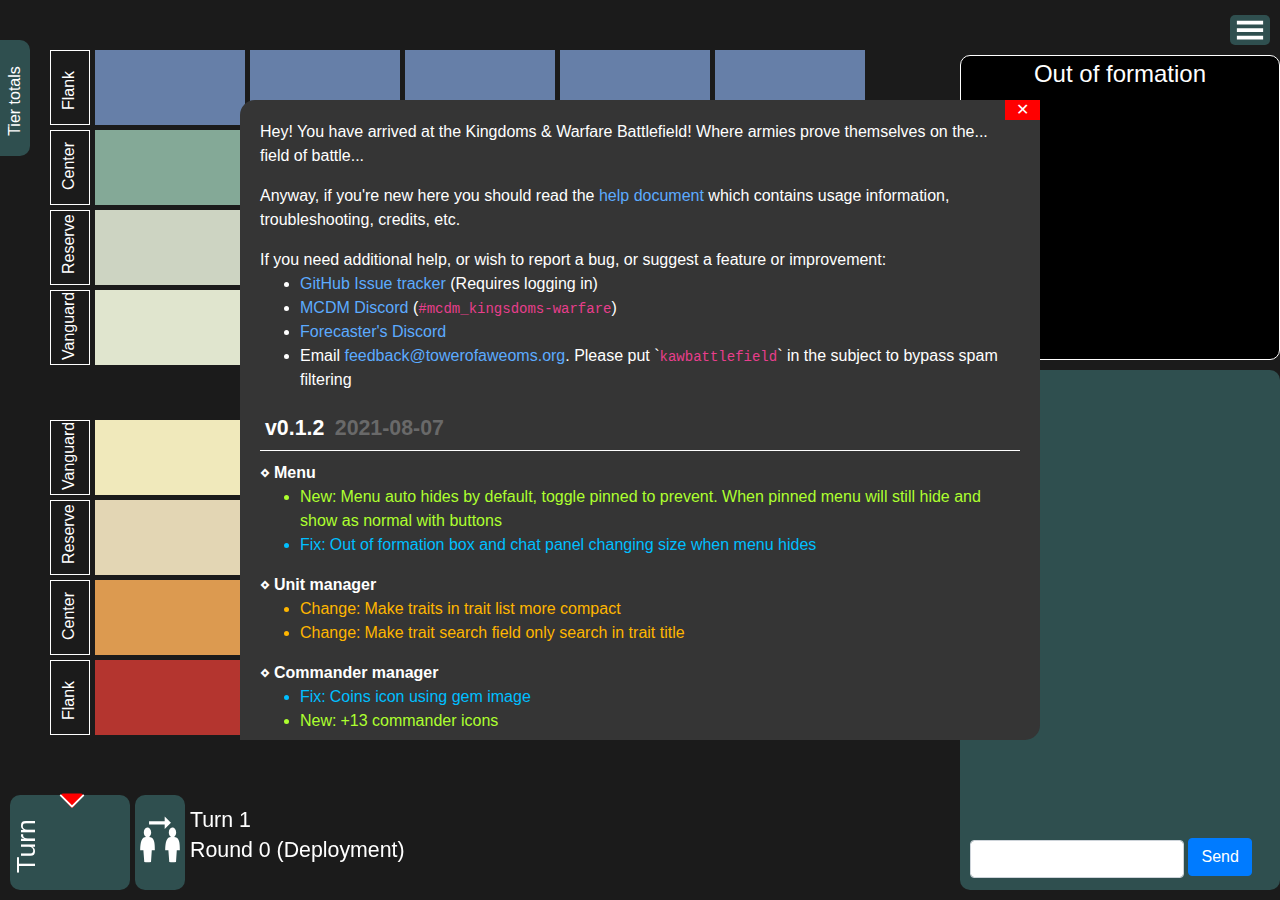
==== index.html @ cf424e4f "Initial commit" ====
<!DOCTYPE html>
<html lang="en">
	<head>
		<meta charset="UTF-8">
		<title>Kingdoms & Warfare Battlefield</title>
		<script src="https://code.jquery.com/jquery-3.6.0.min.js"></script>
		<link rel="stylesheet" href="https://stackpath.bootstrapcdn.com/bootstrap/4.3.1/css/bootstrap.min.css" integrity="sha384-ggOyR0iXCbMQv3Xipma34MD+dH/1fQ784/j6cY/iJTQUOhcWr7x9JvoRxT2MZw1T" crossorigin="anonymous">
		<script src="https://stackpath.bootstrapcdn.com/bootstrap/4.3.1/js/bootstrap.min.js" integrity="sha384-JjSmVgyd0p3pXB1rRibZUAYoIIy6OrQ6VrjIEaFf/nJGzIxFDsf4x0xIM+B07jRM" crossorigin="anonymous"></script>

		<link rel="stylesheet" href="styles.css" />

		<script src="libraries/peerjs.min.js"></script>
		<script src="libraries/jscolor.min.js"></script>

		<script src="script_data.js"></script>
		<script src="script_events.js"></script>
		<script src="script_gui.js"></script>
		<script src="script_network.js"></script>
		<script src="script_utility.js"></script>
		<script src="script_generate_elements.js"></script>
		<script src="script_turn_tracker.js"></script>
		<script src="script_commander_manager.js"></script>
		<script src="script_board.js"></script>
		<script src="script_chat.js"></script>
		<script src="script_trait_manager.js"></script>
		<script src="script_unit_manager.js"></script>
		<script src="script_menu_panel.js"></script>

		<style id="unit_owner_styles"></style>
		<style id="unit_owner_turn_styles"></style>
	</head>
	<body>
		<div id="battlefield"></div>
		<canvas id="overlay"></canvas>

		<!-- <editor-fold> GUI ELEMENTS -->
		<div class="menu_panel_show_button" onclick="Menu_Panel.show_menu_panel()"></div>
		<div class="menu_panel concealed" id="menu_panel" onmodalshow="Menu_Panel.update_unit_list();" onmouseleave="Menu_Panel.Events.on_panel_leave(event)" onmouseenter="Menu_Panel.Events.on_panel_enter(event)">
			<div class="menu_button hide_menu" onclick="Menu_Panel.hide_menu_panel()" title="Hide menu"></div>
			<div class="menu_button pin_menu" onclick="Menu_Panel.toggle_pin_menu_panel()" title="Toggle pin menu"></div>
<!--			<div class="menu_button settings" onclick="" title="Settings"></div>-->
			<div class="menu_button trait_manager" onclick="GUI.show_modal('trait_manager')" title="Trait manager"></div>
			<div class="menu_button unit_manager" onclick="GUI.show_modal('unit_manager')" title="Unit manager"></div>
			<div class="menu_button commander_manager" onclick="GUI.show_modal('commander_manager')" title="Commander manager"></div>
			<div class="menu_divider"></div>
			<h4>Unit library</h4>
			<div id="menu_panel_unit_container"></div>
			<div id="out_of_formation" class="out_of_formation" ondragenter="Board.Events.on_drag_enter(event)">
				<h4 style="text-align: center; margin-top: 4px;">Out of formation</h4>
				<div id="out_of_formation_units"></div>
			</div>
			<div id="chat_panel" class="chat_panel">
				<div id="chat_panel_messages" class="chat_panel_messages"></div>
				<div class="chat_panel_textbox">
					<input id="chat_panel_input" class="form-control" style="width: 214px; display: inline-block;" onkeydown="Chat.on_chat_key_down(event)" />
					<div class="btn btn-primary" style="margin-top: -5px;" onclick="Chat.chatbox_submit();">Send</div>
				</div>
			</div>
		</div>
		<div id="bubble_menu" class="bubble_menu hidden">
			<div class="sub_bubble" onclick="GUI.hide_bubble_menu()">✕</div>
			<div class="sub_bubble bub1" id="bub1">1</div>
			<div class="sub_bubble bub2" id="bub2">2</div>
			<div class="sub_bubble bub3" id="bub3">3</div>
			<div class="sub_bubble bub4" id="bub4">4</div>
		</div>
		<div id="turn_tracker" class="turn_tracker">
			<div class="title">Turn</div>
			<div id="turn_indicator" class="turn_indicator">
				<div class="rear"></div>
				<div class="front"></div>
			</div>
			<div id="turn_tracker_entries" class="turn_tracker_entries"></div>
			<div id="next_turn_button" title="Advance turn" onclick="Turn_Tracker.advance_turn();"></div>
			<div id="turn_display">Turn 1</div>
			<div id="round_display">Round 0 (Deployment)</div>
		</div>
		<div id="tier_tracker" class="tier_tracker">
			<div class="title">Tier totals</div>
			<div id="tier_list" class="tier_list">
				<span style="font-size: 9pt">
				When it's all over<br/>
				what will begin in its place?<br/>
				Will it be better?<br/>
				-- Lecco Morris 2020</span>
			</div>
		</div>
		<!-- </editor-fold> -->

		<!-- <editor-fold> DYNAMIC MODALS -->
		<div id="icon_selector" class="icon_selector dynamic_modal hidden" onupdate="GUI.update_icon_selector()" onmodalshow="GUI.update_icon_selector()">
			<h4>Select icon</h4>
			<div id="icon_container">
			</div>
		</div>
		<!-- </editor-fold> -->

		<!-- <editor-fold> STATIC MODALS -->
		<div id="host_or_client" class="mod container">
			<h2 class="align_center">Choose mode</h2>
			<div class="row">
				<div class="col align_center"><div class="btn-lg btn-danger" onclick="onclick_host(event)">Host</div></div>
				<div class="col align_center"><div class="btn-lg btn-info" onclick="onclick_client(event)">Client</div></div>
			</div>
		</div>
		<div id="connect_host" class="mod hidden">
			<h2>Waiting for client connections</h2>
			<div>Host ID:</div>
			<div><input type="text" id="host_id_output" readonly="readonly" /></div>
			<div id="host_clients_wait">
				<div>Waiting for client connections...</div>
				<div class="loader align_center">Loading...</div>
			</div>
			<div id="host_clients_connected" class="hidden" style="margin-top: 20px;">
				Connected clients:
				<ul id="host_clients_list"></ul>
				<div class="align_center">
					<div class="btn btn-success" onclick="start_game()">Start</div>
				</div>
			</div>
		</div>
		<div id="connect_client" class="mod hidden">
			<h2>Connect to host</h2>
			<div class="row">
				<div class="col-md-12"><input class="form-control" type="text" placeholder="Host ID" id="host_id_input" /></div>
			</div>
			<div class="row">
				<div class="col-md-12"><input class="form-control" type="text" placeholder="Your nickname" id="nickname_input" /></div>
			</div>
			<div class="row">
				<div class="col-md-12"><div class="btn btn-success" onclick="register_client()">Connect</div></div>
			</div>
			<div id="client_error_output" class="error hidden"></div>
		</div>
		<div id="standby_client" class="mod hidden">
			<div>Waiting for game start</div>
			<div class="loader align_center">Loading...</div>
		</div>
		<div id="game_window" class="mod hidden">
			<div class="btn-lg btn-success" onclick="Events.big_game_button()">Big Game Button</div>
		</div>
		<div id="unit_manager" class="mod wide hidden" onupdate="Unit_Manager.update_unit_list(); Unit_Manager.update_trait_list();">
			<div class="mod_close_btn" onclick="GUI.hide_modal('unit_manager')"></div>
			<input type="hidden" id="unit_editor_current_unit_index" />
			<h2>Unit Manager</h2>
			<div class="row">
				<div class="col-5" style="border-right: 2px solid white;">
					<div id="unit_editor_unit_list" class="editor_unit_list">No units to list</div>
					<div onclick="GUI.hide_modal('unit_manager'); GUI.show_modal('unit_import_export');" style="cursor: pointer;">Import/Export units</div>
				</div>
				<div class="col-7">
					<label for="unit_editor_name">Special unit name: (Optional)</label>
					<input class="form-control" id="unit_editor_name" placeholder="Default: Ancestry + Type" />
					<div class="row">
						<div class="col-6">
							<label for="unit_editor_type">Type</label>
							<select class="form-control" id="unit_editor_type">
								<option>Infantry</option>
								<option>Artillery</option>
								<option>Cavalry</option>
								<option>Aerial</option>
								<option>Siege</option>
							</select>
						</div>
						<div class="col-6">
							<label for="unit_editor_ancestry">Ancestry</label>
							<select class="form-control" id="unit_editor_ancestry">
								<option>Dragonborn</option>
								<option>Human</option>
								<option>Dwarf</option>
								<option>Kobold</option>
								<option>Elf</option>
								<option>Lizardfolk</option>
								<option>Fiend</option>
								<option>Monstrous</option>
								<option>Giant</option>
								<option>Orc</option>
								<option>Gnoll</option>
								<option>Special</option>
								<option>Gnome</option>
								<option>Undead</option>
								<option>Goblinoid</option>
							</select>
						</div>
					</div>
					<div>
						<div>Traits:</div>
						<div><input type="search" id="unit_manager_trait_search" class="form-control" placeholder="Type here to search traits" style="height: 1.6em;" onkeydown="Unit_Manager.trait_search(event)" onclick="Unit_Manager.trait_search(event)" /></div>
						<div id="unit_manager_trait_list"></div>
					</div>
					<div style="margin-top: 10px;">
						<div style="text-align: center; width: 45px; display: inline-block;">
							<span>ATK</span>
							<input class="form-control" id="unit_editor_atk" style="width: 45px; text-align: center;" value="0" onkeydown="Events.num_increment_decrement(event)" onclick="Events.field_auto_select(event)" />
						</div>
						<div style="text-align: center; width: 45px; display: inline-block;">
							<span>DEF</span>
							<input class="form-control" id="unit_editor_def" style="width: 45px; text-align: center;" value="0" onkeydown="Events.num_increment_decrement(event)" onclick="Events.field_auto_select(event)" />
						</div>
						<div style="text-align: center; width: 45px; display: inline-block;">
							<span>POW</span>
							<input class="form-control" id="unit_editor_pow" style="width: 45px; text-align: center;" value="0" onkeydown="Events.num_increment_decrement(event)" onclick="Events.field_auto_select(event)" />
						</div>
						<div style="text-align: center; width: 45px; display: inline-block;">
							<span>TOU</span>
							<input class="form-control" id="unit_editor_tou" style="width: 45px; text-align: center;" value="0" onkeydown="Events.num_increment_decrement(event)" onclick="Events.field_auto_select(event)" />
						</div>
						<div style="text-align: center; width: 45px; display: inline-block;">
							<span>MOR</span>
							<input class="form-control" id="unit_editor_mor" style="width: 45px; text-align: center;" value="0" onkeydown="Events.num_increment_decrement(event)" onclick="Events.field_auto_select(event)" />
						</div>
						<div style="text-align: center; width: 45px; display: inline-block;">
							<span>COM</span>
							<input class="form-control" id="unit_editor_com" style="width: 45px; text-align: center;" value="0" onkeydown="Events.num_increment_decrement(event)" onclick="Events.field_auto_select(event)" />
						</div>
					</div>
					<div class="row">
						<div class="col-6">
							<label for="unit_editor_damage">Damage</label>
							<input class="form-control" id="unit_editor_damage" value="1" min="3" onkeydown="Events.num_increment_decrement(event)" onclick="Events.field_auto_select(event)" />
						</div>
						<div class="col-6">
							<label for="unit_editor_tier">Tier</label>
							<input class="form-control" id="unit_editor_tier" min="1" max="5" value="1" onkeydown="Events.num_increment_decrement(event)" onclick="Events.field_auto_select(event)" />
						</div>
					</div>
					<div class="row">
						<div class="col-6">
							<label for="unit_editor_size">Size</label>
							<input class="form-control" id="unit_editor_size" min="1" value="1" onkeydown="Events.num_increment_decrement(event)" onclick="Events.field_auto_select(event)" />
						</div>
						<div class="col-6">
							<label for="unit_editor_attacks">Attacks</label>
							<input class="form-control" id="unit_editor_attacks" min="1" value="1" onkeydown="Events.num_increment_decrement(event)" onclick="Events.field_auto_select(event)" />
						</div>
					</div>
					<div class="row">
						<div class="col-6">
							<label for="unit_editor_experience">Experience</label>
							<select class="form-control" id="unit_editor_experience">
								<option>Levy</option>
								<option selected="selected">Regular</option>
								<option>Veteran</option>
								<option>Elite</option>
								<option>Super-elite</option>
							</select>
						</div>
						<div class="col-6">
							<label for="unit_editor_equipment">Equipment</label>
							<select class="form-control" id="unit_editor_equipment">
								<option>Light</option>
								<option>Medium</option>
								<option>Heavy</option>
								<option>Super-heavy</option>
							</select>
						</div>
					</div>
					<div style="margin-top: 10px;">
						<div class="btn btn-warning hidden" id="unit_editor_button_save" onclick="Unit_Manager.save_unit();">Update unit</div>
						<div class="btn btn-success" onclick="Unit_Manager.save_unit(true);">Save new unit</div>
						<div class="btn btn-danger" onclick="if (window.confirm('Really clear unit fields?')) {Unit_Manager.clear_fields()}">Clear</div>
					</div>
				</div>
			</div>
		</div>
		<div id="unit_import_export" class="mod hidden">
			<h2>Import/Export Units</h2>
			<textarea id="unit_import_export_data" style="width: 100%; height: 200px;"></textarea>
			<div class="btn btn-success" onclick="GUI.units_import();">Import</div>
			<div class="btn btn-warning" style="float: right;" onclick="GUI.units_export();">Export</div>
			<div onclick="GUI.hide_modal('unit_import_export'); GUI.show_modal('unit_manager');" style="cursor: pointer; margin-top: 6px;">Return to unit manager</div>
		</div>
		<div id="commander_manager" class="mod hidden" onupdate="Commander_Manager.update_commander_manager_lists()" onmodalshow="commander_manager_color.jscolor.fromString(Utility.get_random_color()); commander_manager_color.jscolor.trigger('change input');">
			<div class="mod_close_btn" onclick="GUI.hide_modal('commander_manager')"></div>
			<h2>Commander manager</h2>
			<h4 style="margin-top: 20px;">PC Commanders</h4>
			<div id="commander_manager_pc_list" class="commander_list">
				No commanders to list
			</div>
			<h4>DM Commanders</h4>
			<div id="commander_manager_dm_list" class="commander_list">
				No commanders to list
			</div>
			<input type="hidden" id="commander_manager_update_commander_id" value="" />
			<div class="row" style="margin-top: 30px;">
				<div class="col-9">Commander name:</div>
				<div class="col-3">Units:</div>
			</div>
			<div class="row">
				<div class="col-9"><input id="commander_manager_name" class="form-control" placeholder="Commander name" /></div>
				<div class="col-3"><input id="commander_manager_unit_limit" title="Unit limit" class="form-control" min="1" value="2" onkeydown="Events.num_increment_decrement(event)" onclick="Events.field_auto_select(event)" /></div>
			</div>
			<div class="row">
				<div class="col-6" style="padding-top: 6px;">
					<div id="commander_manager_icon" class="turn_icon turn_icon_infinity" data-icon="infinity" style="cursor: pointer; background-color: #000000" onclick="GUI.show_modal('icon_selector', { x: event.clientX, y: event.clientY})"></div>
					<div style="margin-top: 13px"><label class="black_white_color_switcher white"><input type="radio" id="commander_manager_icon_color_white" checked="checked" name="commander_manager_icon_color" onclick="commander_manager_icon.classList.remove('turn_icon_black');" /></label></div>
					<div><label class="black_white_color_switcher black"><input type="radio" id="commander_manager_icon_color_black" name="commander_manager_icon_color" onclick="commander_manager_icon.classList.add('turn_icon_black');" /></label></div>
				</div>
				<div class="col-6">Cmdr color: <span class="random_cmdr_color_button" title="Randomise color" onclick="Commander_Manager.set_random_commander_color();"></span> <input id="commander_manager_color" class="form-control" data-jscolor="{}" value="#000000" oninput="commander_manager_icon.style.backgroundColor = this.value;" /></div>
			</div>
			<div style="margin-top: 20px;"></div>
			<div id="commander_manager_save_buttons_new">
				<div class="btn btn-success" onclick="Commander_Manager.commander_manager_add_pc()">Add PC Cmdr</div>
				<div class="btn btn-warning" onclick="Commander_Manager.commander_manager_add_dm()" style="float: right;">Add DM Cmdr</div>
			</div>
			<div id="commander_manager_save_buttons_update" class="hidden">
				<div class="btn btn-success" onclick="Commander_Manager.commander_manager_apply_commander_update()">Update Cmdr</div>
				<div class="btn btn-danger" onclick="Commander_Manager.commander_manager_clear_fields()">Cancel</div>
			</div>
			<div>Presets:</div>
			<div style="cursor: pointer; float: left; margin-right: 6px;" onclick="Commander_Manager.commander_manager_add_pc({ name: 'Player 1', id: 'pc1', icon: 'tiara', icon_color: '', color: '#FF0000', unit_limit: 2 });">Player 1</div>
			<div style="cursor: pointer; float: left; margin-right: 6px;" onclick="Commander_Manager.commander_manager_add_pc({ name: 'Player 2', id: 'pc2', icon: 'crown', icon_color: '', color: '#827C21', unit_limit: 2 });">Player 2</div>
			<div style="cursor: pointer; float: left; margin-right: 6px;" onclick="Commander_Manager.commander_manager_add_dm({ name: 'NPC 1', id: 'npc1', icon: 'crowned_skull', icon_color: '', color: '#7556DD', unit_limit: 3 });">NPC 1</div>
			<div style="cursor: pointer; float: left; margin-right: 6px;" onclick="Commander_Manager.commander_manager_add_dm({ name: 'NPC 2', id: 'npc2', icon: 'hood', icon_color: '', color: '#008200', unit_limit: 3 });">NPC 2</div>
		</div>
		<div id="trait_manager" class="mod wide hidden" onmodalshow="Trait_Manager.update_trait_manager_list()">
			<div class="mod_close_btn" onclick="GUI.hide_modal('trait_manager')"></div>
			<input type="hidden" id="trait_manager_trait_id" />
			<h2>Trait manager</h2>
			<div class="row">
				<div class="col-8">Trait title:</div>
				<div class="col-4">Trait type:</div>
			</div>
			<div class="row">
				<div class="col-8"><input class="form-control" id="trait_manager_trait_name" /></div>
				<div class="col-4"><select class="form-control" id="trait_manager_trait_type">
					<option value="passive">Passive</option>
					<option value="action">Action</option>
					<option value="condition">Conditional</option>
					<option value="reaction">Reaction</option>
				</select></div>
			</div>
			<div class="row">
				<div class="col-12">Trait description</div>
			</div>
			<div class="row">
				<div class="col-12">
					<textarea class="form-control" id="trait_manager_trait_description" onpaste="Trait_Manager.Events.on_description_paste(event)"></textarea>
				</div>
			</div>
			<div style="margin-top: 10px; margin-bottom: 10px;" id="trait_manager_buttons_save">
				<div class="btn btn-success" onclick="Trait_Manager.trait_add();">Save trait</div>
			</div>
			<div style="margin-top: 10px; margin-bottom: 10px;" id="trait_manager_buttons_edit" class="hidden">
				<div class="btn btn-warning" onclick="Trait_Manager.update_trait();">Update trait</div>
				<div class="btn btn-secondary" onclick="Trait_Manager.clear_fields();">Cancel</div>
				<div class="btn btn-danger" style="float: right;" onclick="Trait_Manager.delete_trait();">Delete trait</div>
			</div>
			<div id="trait_manager_trait_list">
				<div class="trait_entry passive">
					<div class="trait_title">AAAUUUGH!!!</div>
					<div class="trait_description">When this unit breaks, all adjacent units suffer 1 casualty.</div>
				</div>
				<div class="trait_entry passive">
					<div class="trait_title">Amphibious</div>
					<div class="trait_description">This unit does not suffer movement penalties when fighting underwater, or in rain or mud.</div>
				</div>
				<div class="trait_entry condition">
					<div class="trait_title">Big</div>
					<div class="trait_description"> This unit has advantage on Power tests against units whose casualties are lower than this unit’s.</div>
				</div>
				<div class="trait_entry action">
					<div class="trait_title">Chorus of Victory</div>
					<div class="trait_description">As an action, choose a rank on the battlefield. Each allied unit in that rank
						increments its casualty die and has advantage on Attack tests until the end of its next activation.
						Recharge 6.</div>
				</div>
			</div>
		</div>
		<!-- </editor-fold> -->

		<div id="changelog_panel" class="changelog_panel mod extra_wide hidden">
			<div class="mod_close_btn" onclick="GUI.hide_modal('changelog_panel')"></div>
			<div class="changelog_info">
				<p>Hey! You have arrived at the Kingdoms & Warfare Battlefield! Where armies prove themselves on the... field of battle...</p>
				<p>Anyway, if you're new here you should read the <a target="none" href="./help">help document</a> which contains usage information, troubleshooting, credits, etc.</p>
				<div>If you need additional help, or wish to report a bug, or suggest a feature or improvement:</div>
				<ul>
					<li><a href="https://github.com/Forecaster/KingdomsAndWarefareBattlefield/issues">GitHub Issue tracker</a> (Requires logging in)</li>
					<li><a href="https://discord.gg/mcdm">MCDM Discord</a> (<code>#mcdm_kingsdoms-warfare</code>)</li>
					<li><a href="https://discord.gg/mx849JN">Forecaster's Discord</a></li>
					<li>Email <a href="mailto:feedback@towerofaweoms.org">feedback@towerofaweoms.org</a>. Please put `<code>kawbattlefield</code>` in the subject to bypass spam filtering</li>
				</ul>
			</div>
			<div id="changelog_container" class="changelog_container">
				<div id="v0.1.2" class="changelog_version">
					<div class="title">
						<div class="version">v0.1.2</div>
						<div class="date">2021-08-07</div>
					</div>
					<div class="changelog_category">Menu</div>
					<ul>
						<li class="new">Menu auto hides by default, toggle pinned to prevent. When pinned menu will still hide and show as normal with buttons</li>
						<li class="fix">Out of formation box and chat panel changing size when menu hides</li>
					</ul>
					<div class="changelog_category">Unit manager</div>
					<ul>
						<li class="change">Make traits in trait list more compact</li>
						<li class="change">Make trait search field only search in trait title</li>
					</ul>
					<div class="changelog_category">Commander manager</div>
					<ul>
						<li class="fix">Coins icon using gem image</li>
						<li class="new">+13 commander icons</li>
					</ul>
					<div class="changelog_category">Unit</div>
					<ul>
						<li class="change">Make trait titles smaller</li>
					</ul>
					<div class="changelog_category">Battlefield</div>
					<ul>
						<li class="new">Unit count on spaces with 2 or more units on it</li>
						<li class="new">
							Tier totals panel in upper left shows sum of each commander's unit tiers and total of each side (Player vs NPC)
							<ul>
								<li>Table is updated when unit is added to the board, deleted, or its health changes</li>
								<li>Units with a health value of 0 does not count toward the tier total</li>
								<li>Units in the out of formation box are counted, unless their health is 0</li>
								<li>Total turns green when a sides total is greater than twice the opposing sides total</li>
							</ul>
						</li>
						<li class="change">Further smooth out animations when ranks collapse</li>
						<li class="fix">Collapsed ranks no longer overlap rank below making unit movement difficult</li>
					</ul>
				</div>
				<div id="v0.1.1" class="changelog_version">
					<div class="title">
						<div class="version">v0.1.1</div>
						<div class="date">2021-08-06</div>
					</div>
					<div class="changelog_category">General</div>
					<ul>
						<li class="new">Implement chat message system</li>
					</ul>
					<div class="changelog_category">Battlefield</div>
					<ul>
						<li class="change">Animate ranks collapsing/un-collapsing</li>
					</ul>
					<div class="changelog_category">Units</div>
					<ul>
						<li class="new">Animate ranks collapsing/un-collapsing</li>
						<li class="change">Refactor movement system
							<ul>
								<li>Indicate all valid moves with green line</li>
								<li>Indicate all invalid moves with red line</li>
								<li>Print error if trying to execute invalid move</li>
							</ul>
						</li>
						<li class="change">Bubble menu appears on right-click anywhere on unit instead of left-click on health number</li>
						<li class="change">Unit expands on double click anywhere instead of right-click on unit background</li>
					</ul>
					<div class="changelog_category">Commander manager</div>
					<ul>
						<li class="change">Clamp height of commander lists and add scrollbars</li>
					</ul>
					<div class="changelog_category">Unit manager</div>
					<ul>
						<li class="new">Trait checkbox list with search field</li>
						<li class="change">Update unit name placeholder to indicate default name</li>
					</ul>
					<div class="changelog_category">Trait manager (New)</div>
					<ul>
						<li class="new">Implement trait manager & trait system</li>
						<li class="new">Trait manager automatically tries to assign type when description is pasted in</li>
						<li class="new">Trait manager removes line-breaks from description when pasted in</li>
					</ul>
				</div>
			</div>
			<script>
				let last_version = Utility.getCookie("kaw_version");
				let container = document.getElementById("changelog_container");
				let version_groups = container.querySelectorAll(".changelog_version");
				let count = 0;
				for (let i = 0; i < version_groups.length; i++) {
					let group = version_groups[i];
					// console.info(group.id + " <= " + last_version + " = " + (group.id <= last_version))
					if (last_version != "" && group.id <= last_version)
						group.classList.add("hidden");
					else
						count++;
				}
				if (count > 0)
					GUI.show_modal("changelog_panel");
				Utility.setCookie("kaw_version", version_groups[0].id);
			</script>
		</div>
	</body>
	<script>
		// <editor-fold desc="Config">
		const signal_url = "https://towerofawesome.org/kawbattlefield/signal_manager";

		let settings = {
			allow_client_units: true,
			allow_free_movement: true,
			board_colors_enabled: true,
			enforce_unit_movement: true,
			trait_description_correction: true,
		};
		let unit_store = [];
		let trait_store = {};
		// </editor-fold>

		// <editor-fold desc="Common Data">
		let id = null;
		let turn_icons = [
			"infinity",
			"mask",
			"goo",
			"brush",
			"magnifying_glass",
			"spyglass",
			"pirate",
			"banner_tattered",
			"banner",
			"banner_knight",
			"gem",
			"coins",
			"rook",
			"queen",
			"knight",
			"king",
			"armor",
			"fist",
			"helmet",
			"crown",
			"crowned_skull",
			"hood",
			"tiara",
			"robin_hood",
			"turban",
			"card",
			"pawn",
			"pin",
			"bolt",
			"catapult",
			"cog",
			"gears",
			"sword",
			"wing",
			"notebook",
			"person",
			"dice",
			"pitchfork",
		];
		let commanders = [];
		// </editor-fold>

		// <editor-fold desc="Host Data">
		let host = false;
		let clients = [];
		let interval_client_scan = null;
		let turn_counter = 0;
		let round_counter = 0;
		// </editor-fold>

		// <editor-fold desc="Client Data">
		let host_id = null;
		let nickname = "Host";
		let host_connection = null;
		// </editor-fold>

		const peer = new Peer();

		peer.on('connection', function(conn) {
			console.info("Client connection established!");
			conn.on('data', onDataReceived);
		});

		// <editor-fold desc="Fields">
		const host_id_output = document.getElementById("host_id_output");
		const host_id_input = document.getElementById("host_id_input");
		const nickname_input = document.getElementById("nickname_input");
		const client_error_output = document.getElementById("client_error_output");
		const unit_editor_current_unit_index = document.getElementById("unit_editor_current_unit_index");
		const unit_editor_name = document.getElementById("unit_editor_name");
		const unit_editor_type = document.getElementById("unit_editor_type");
		const unit_editor_ancestry = document.getElementById("unit_editor_ancestry");
		const unit_editor_atk = document.getElementById("unit_editor_atk");
		const unit_editor_def = document.getElementById("unit_editor_def");
		const unit_editor_pow = document.getElementById("unit_editor_pow");
		const unit_editor_tou = document.getElementById("unit_editor_tou");
		const unit_editor_mor = document.getElementById("unit_editor_mor");
		const unit_editor_com = document.getElementById("unit_editor_com");
		const unit_editor_experience = document.getElementById("unit_editor_experience");
		const unit_editor_equipment = document.getElementById("unit_editor_equipment");
		const unit_editor_tier = document.getElementById("unit_editor_tier");
		const unit_editor_damage = document.getElementById("unit_editor_damage");
		const unit_editor_size = document.getElementById("unit_editor_size");
		const unit_editor_attacks = document.getElementById("unit_editor_attacks");
		const unit_import_export_data = document.getElementById("unit_import_export_data");
		const commander_manager_name = document.getElementById("commander_manager_name");
		const commander_manager_unit_limit = document.getElementById("commander_manager_unit_limit");
		const commander_manager_color = document.getElementById("commander_manager_color");
		const commander_manager_icon = document.getElementById("commander_manager_icon");
		const commander_manager_icon_color_black = document.getElementById("commander_manager_icon_color_black");
		const commander_manager_update_commander_id = document.getElementById("commander_manager_update_commander_id");
		const chat_panel_input = document.getElementById("chat_panel_input");
		const trait_manager_trait_name = document.getElementById("trait_manager_trait_name");
		const trait_manager_trait_type = document.getElementById("trait_manager_trait_type");
		const trait_manager_trait_description = document.getElementById("trait_manager_trait_description");
		const trait_manager_trait_id = document.getElementById("trait_manager_trait_id");
		const unit_manager_trait_search = document.getElementById("unit_manager_trait_search");
		// </editor-fold>

		// <editor-fold desc="Elements">
		let battlefield = document.getElementById("battlefield");
		const host_clients_wait = document.getElementById("host_clients_wait");
		const host_clients_connected = document.getElementById("host_clients_connected");
		const host_clients_list = document.getElementById("host_clients_list");
		const unit_editor_unit_list = document.getElementById("unit_editor_unit_list");
		const unit_editor_button_save = document.getElementById("unit_editor_button_save");
		const menu_panel = document.getElementById("menu_panel");
		const menu_panel_unit_container = document.getElementById("menu_panel_unit_container");
		const bubble_menu = document.getElementById("bubble_menu");
		const bub1 = document.getElementById("bub1");
		const bub2 = document.getElementById("bub2");
		const bub3 = document.getElementById("bub3");
		const bub4 = document.getElementById("bub4");
		const canvas = document.getElementById("overlay");
		const turn_tracker = document.getElementById("turn_tracker");
		const turn_tracker_entries = document.getElementById("turn_tracker_entries");
		const turn_indicator = document.getElementById("turn_indicator");
		const icon_selector = document.getElementById("icon_selector");
		const commander_manager = document.getElementById("commander_manager");
		const commander_manager_pc_list = document.getElementById("commander_manager_pc_list");
		const commander_manager_dm_list = document.getElementById("commander_manager_dm_list");
		const commander_manager_save_buttons_new = document.getElementById("commander_manager_save_buttons_new");
		const commander_manager_save_buttons_update = document.getElementById("commander_manager_save_buttons_update");
		const turn_display = document.getElementById("turn_display");
		const round_display = document.getElementById("round_display");
		const unit_owner_styles = document.getElementById("unit_owner_styles");
		const unit_owner_turn_styles = document.getElementById("unit_owner_turn_styles");
		const chat_panel_messages = document.getElementById("chat_panel_messages");
		const trait_manager = document.getElementById("trait_manager");
		const trait_manager_trait_list = document.getElementById("trait_manager_trait_list");
		const trait_manager_buttons_save = document.getElementById("trait_manager_buttons_save");
		const trait_manager_buttons_edit = document.getElementById("trait_manager_buttons_edit");
		const unit_manager_trait_list = document.getElementById("unit_manager_trait_list");
		const out_of_formation = document.getElementById("out_of_formation");
		const tier_list = document.getElementById("tier_list");
		// </editor-fold>
	</script>
	<script>
		// <editor-fold desc="INIT">
		window.onresize = Events.on_window_resize;
		Events.on_window_resize({});

		Data.load_data();
		Board.replace_battlefield(Generate_Element.generate_battlefield());

		setInterval(function() {
			let ranks = document.body.querySelectorAll(".rank");
			for (let i in ranks) {
				if (ranks[i].ondblclick === null)
					ranks[i].ondblclick = function(event) {
						let rank = Board.find_parent_rank(event.target);
						if (rank.classList.contains("rank_collapsed"))
							rank.classList.remove("rank_collapsed");
						else
							rank.classList.add("rank_collapsed");
					}
			}
		}, 1000);

		GUI.hide_modal("host_or_client");
		// GUI.show_modal("unit_manager");
		// GUI.show_modal("trait_manager");
	</script>
</html>
---- styles.css ----
body {
	background-color: #1b1b1b;
	color: white;
}

a {
	color: #5cabff;
}

a:visited {
	color: #5cabff;
}

.btn, .btn-sm, .btn-lg {
	cursor: pointer;
}

.hidden {
	display: none;
}

.align_center {
	text-align: center;
}

.row {
	margin-top: 5px;
}

#host_id_output {
	border: 0;
	border-bottom: 1px solid white;
	background-color: transparent;
	color: white;
	width: 100%;
}

.error_dep {
	background-color: #ffa9a9;
	color: #a00000;
	font-weight: bold;
	padding: 2px;
	margin-top: 5px;
	border-radius: 5px;
}

#overlay {
	z-index: 4000;
	position: fixed;
	top: 0;
	left: 0;
	pointer-events: none;
}

.black_white_color_switcher {
	content: '';
	width: 10px;
	height: 10px;
	cursor: pointer;
}

.black_white_color_switcher.white {
	background-color: white;
}

.black_white_color_switcher.black {
	background-color: black;
}

.black_white_color_switcher input {
	display: none;
}

label {
	cursor: pointer;
}

label > input[type=checkbox] {
	margin-right: 6px;
}

/* <editor-fold desc="Modal"> */
.mod {
	z-index: 2000;
	position: fixed;
	top: 100px;
	left: 50%;
	margin-left: -200px;

	width: 380px;
	padding: 20px;

	border-radius: 15px 0 15px 0;
	background-color: #353535;
	color: white;
	font-weight: bold;
}

.mod.wide {
	width: 600px;
	margin-left: -300px;
}

.mod.extra_wide {
	width: 800px;
	margin-left: -400px;
}

.dynamic_modal {
	z-index: 2100;
}

.mod_close_btn {
	background-color: red;
	color: white;
	width: 35px;
	height: 20px;
	position: absolute;
	top: 0;
	right: 0;
	text-align: center;
	cursor: pointer;
	line-height: 1.2;
}

.mod_close_btn:before {
	content: "✕";
}

.mod_close_btn:active {
	background-color: white;
	color: red;
}

/* </editor-fold> */

/* <editor-fold desc="Battlefield"> */
.board {
	position: relative;
	margin-bottom: 50px;
}

.rank {
	cursor: default;
	transition-property: height;
	transition-duration: .5s;
	height: 80px;
}

.rank .title {
	position: relative;
	display: inline-block;
	width: 40px;
	height: 75px;
	border: 1px solid white;
	margin: 0;
	transition-property: height;
	transition-duration: .5s;
}

.rank .title div {
	position: absolute;
	top: 50%;
	left: 18px;
	transform-origin: left;
	text-align: center;
	vertical-align: middle;
	transition-property: opacity;
	transition-duration: .25s;
}

#board_pc .rank.flank .space {
	background-color: #667fa8;
}

#board_dm .rank.flank .space {
	background-color: #b4352f;
}

#board_pc .rank.center .space {
	background-color: #84a997;
}

#board_dm .rank.center .space {
	background-color: #dc9a50;
}

#board_pc .rank.reserve .space {
	background-color: #cdd4c2;
}

#board_dm .rank.reserve .space {
	background-color: #e3d6b4;
}

#board_pc .rank.vanguard .space {
	background-color: #e0e5ce;
}

#board_dm .rank.vanguard .space {
	background-color: #f0e9bb;
}

.battlefield_no_color .space {
	background-color: black !important;
	border: 1px solid white;
}

.rank.flank .title div {
	transform: translateY(10px) rotate(-90deg);
}

.rank.center .title div {
	transform: translateY(10px) rotate(-90deg);
}

.rank.reserve .title div {
	transform: translateY(14px) rotate(-90deg);
}

.rank.vanguard .title div {
	transform: translateY(20px) rotate(-90deg);
}

.rank_collapsed {
	height: 15px;
	overflow: hidden;
	margin-bottom: 5px;
	filter: grayscale(1);
}

.rank_collapsed .title {
	height: 15px;
	vertical-align: top;
}

.rank_collapsed .title div {
	opacity: 0;
}

.battlefield_no_color .rank_collapsed .space {
	border: none;
	background-color: #252525 !important;
}

.space {
	position: relative;
	display: inline-block;
	width: 150px;
	height: 75px;
	margin  : 0 0 0 5px;
	transition-property: height;
	transition-duration: .5s;
}

.space .space_unit_counter {
	position: absolute;
	z-index: 1010;
	bottom: 2px;
	right: 2px;
	background-color: black;
	border-radius: 5px;
	padding: 2px;
}

.rank.reserve .space .unit {
	top: -5px;
	left: -5px;
}

.rank.reserve .space .unit:last-child {
	top: 0;
	left: 0;
}

.rank.rank_collapsed .space {
	height: 15px;
}

#battlefield {
	margin: 50px;
}

.no_formation {
	display: inline-block;
	width: 200px;
	height: 300px;

	border: 1px solid white;
}

.out_of_formation {
	position: absolute;
	background-color: black;
	width: 320px;
	height: 305px;
	border: 1px solid white;
	border-radius: 10px;
	top: 45px;
	right: 340px;
	transition-property: width;
	transition-duration: .5s;
	transition-delay: 1s;
}

.out_of_formation:hover {
	width: 470px;
}

.out_of_formation #out_of_formation_units {
	overflow-y: scroll;
	max-height: calc(100% - 55px);
	scrollbar-base-color: transparent;
}
/* </editor-fold> */

/* <editor-fold desc="Unit"> */

.unit {
	z-index: 1000;
	position: absolute;
	width: 140px;
	height: 65px;

	cursor: pointer;

	background-color: black;
	border: 5px solid white;
	border-radius: 10px;
	margin: 5px;

	transition-property: height, width, top, left;
	transition-duration: .5s;
	overflow: hidden;
}

.unit.expanded {
	width: 232px;
	height: 300px;
}

.unit.activated {
	filter: brightness(0.4);
	transition-property: filter;
	transition-duration: .5s;
}

.unit.activated:hover {
	filter: brightness(1);
}

.menu_panel .unit {
	position: relative;
	float: left;
}

.unit_type {
	position: absolute;
	top: 0;
	left: 0;
	width: 25px;
	height: 25px;
	margin: 5px;
	pointer-events: none;
}

.unit_type.infantry {
	background-image: url("icons/gladius.svg");
}

.unit_type.artillery {
	background-image: url("icons/high-shot.svg");
}

.unit_type.cavalry {
	background-image: url("icons/horseshoe.svg");
}

.unit_type.aerial {
	background-image: url("icons/liberty-wing.svg");
}

.unit_type.siege {
	background-image: url("icons/catapult.svg");
}

.unit_type.levy {
	background-image: url("icons/pitchfork.svg");
}

.unit_attack_box {
	position: absolute;
	left: 24px;
	top: -4px;
}

.unit_damage {
	display: inline-block;
	font-size: 22pt;
	font-weight: bold;
	-webkit-text-stroke: 1px black;
	color: red;
}

.unit_attacks {
	display: inline-block;
	vertical-align: top;
	margin-top: 6px;
}

.unit_health {
	position: absolute;
	right: 3px;
	top: -5px;
}

.casualties {
	display: inline-block;
	font-size: 20pt;
	margin-right: 2px;
}

.unit_size {
	display: inline-block;
	vertical-align: top;
	margin-top: 4px;
}

.unit_name {
	position: absolute;
	top: 35px;
	left: 4px;
	font-size: 10pt;
}

.stats {
	position: absolute;
	top: 58px;
	left: 4px;
	width: 296px;
}

.stats .stat {
	position: relative;
	display: inline-block;
	padding: 4px;
	border: 1px solid white;
	border-radius: 5px;
}

.stats .label {
	font-size: 8pt;
	text-align: center;
}

.unit.diminished .unit_health {
	color: red;
}

.unit_trait_list {
	position: absolute;
	top: 130px;
	left: 5px;
}

.unit label, .unit .trait_entry {
	margin-bottom: 0;
	padding: 0;
}

/* </editor-fold> */

/* <editor-fold desc="Unit manager"> */
.editor_unit_list {
	height: 520px;
	overflow-x: hidden;
	overflow-y: paged-y;
}

.editor_unit_list > div {
	cursor: pointer;
	margin-bottom: 4px;
	border-bottom: 1px solid #929292;
	padding-left: 6px;
}

.editor_unit_list > div:last-child {
	border-bottom: none;
}

.editor_unit_list > div:nth-child(2n) {
	background-color: #4e4e4e;
}

.editor_unit_list > div:hover {
	background-color: #7a7a7a;
}

.editor_unit_list > div > div:last-child {
	font-weight: normal;
}

#unit_manager_trait_list {
	height: 90px;
	overflow-y: scroll;
}

#unit_manager_trait_list label, #unit_manager_trait_list .trait_entry {
	margin-bottom: 0;
}
/* </editor-fold> */

/*<editor-fold desc="Spinner">*/
.loader,
.loader:after {
	border-radius: 50%;
	width: 10em;
	height: 10em;
}
.loader {
	margin: 60px auto;
	font-size: 10px;
	position: relative;
	text-indent: -9999em;
	border-top: 1.1em solid rgba(255, 255, 255, 0.2);
	border-right: 1.1em solid rgba(255, 255, 255, 0.2);
	border-bottom: 1.1em solid rgba(255, 255, 255, 0.2);
	border-left: 1.1em solid #ffffff;
	-webkit-transform: translateZ(0);
	-ms-transform: translateZ(0);
	transform: translateZ(0);
	-webkit-animation: load8 1.1s infinite linear;
	animation: load8 1.1s infinite linear;
}
@-webkit-keyframes load8 {
	0% {
		-webkit-transform: rotate(0deg);
		transform: rotate(0deg);
	}
	100% {
		-webkit-transform: rotate(360deg);
		transform: rotate(360deg);
	}
}
@keyframes load8 {
	0% {
		-webkit-transform: rotate(0deg);
		transform: rotate(0deg);
	}
	100% {
		-webkit-transform: rotate(360deg);
		transform: rotate(360deg);
	}
}
/*</editor-fold>*/

/* <editor-fold desc="Menu panel"> */
.menu_panel_show_button {
	z-index: 2000;
	position: fixed;
	top: 15px;
	right: 10px;
	width: 40px;
	height: 30px;
	text-align: center;
	cursor: pointer;
	background-color: darkslategray;
	background-image: url("icons/hamburger-menu.svg");
	background-size: contain;
	background-repeat: no-repeat;
	background-position-x: 5px;
	border-radius: 5px;
	font-size: 25pt;
}

.menu_panel {
	z-index: 2000;
	position: fixed;
	top: 10px;
	right: 10px;
	height: calc(100% - 20px);
	width: 330px;
	background-color: darkslategray;
	border-radius: 10px;
	transition-property: transform;
	transition-duration: 1s;
	padding: 10px;
}

.menu_panel.concealed {
	transform: translateX(350px);
}

.menu_panel .menu_button {
	position: relative;
	float: right;
	font-size: 20pt;
	padding: 10px;
	background-color: #436d6d;

	width: 50px;
	height: 30px;
	border-radius: 5px;
	cursor: pointer;
	margin: 2px;

	background-repeat: no-repeat;
	background-position-x: 10px;
	background-size: contain;
}

.menu_panel .menu_button.hide_menu {
	background-image: url("icons/chevron-right.svg");
}
.menu_panel .menu_button.pin_menu {
	background-image: url("icons/pin-tilted.svg");
}
.menu_panel.pinned .menu_button.pin_menu {
	background-image: url("icons/pin-straight.svg");
}

.menu_panel .menu_button.settings {
	background-image: url("icons/cog.svg");
}

.menu_panel .menu_button.unit_manager {
	background-image: url("icons/pawn.svg");
}

.menu_panel .menu_button.commander_manager {
	background-image: url("icons/person.svg");
}

.menu_panel .menu_button.trait_manager {
	background-image: url("icons/ace.svg");
}

.menu_divider {
	clear: both;
	margin-top: 45px;
	margin-bottom: 15px;
	border-top: 1px solid white;
	width: 100%;
}
/* </editor-fold> */

/* <editor-fold desc="Bubble menu"> */
.bubble_menu {
	z-index: 2000;
	position: fixed;
	left: 200px;
	top: 200px;
}

.sub_bubble {
	position: absolute;
	width: 30px;
	height: 30px;
	border-radius: 15px;
	border: 1px solid red;
	background-color: black;
	text-align: center;
	line-height: 1.6;
	cursor: pointer;
	transition-property: top, left;
	transition-duration: .5s;
}

.bub1 {
	top: -35px;
	left: 0;
}

.bub2 {
	top: 35px;
	left: 0;
}

.bub3 {
	top: 0;
	left: -35px;
}

.bub4 {
	top: 0;
	left: 35px;
}

.bub_icon_trashcan {
	background-image: url("icons/trash-can.svg");
}
/* </editor-fold> */

/* <editor-fold desc="Turn tracker"> */
.turn_tracker {
	position: fixed;
	left: 10px;
	bottom: 10px;
	height: 95px;
	min-width: 120px;
	background-color: darkslategrey;
	border-radius: 10px;
}

.turn_tracker > #turn_display {
	position: absolute;
	right: -55px;
	transform: translateX(calc(100% + 5px));
	font-size: 16pt;
	top: 10px;
}

.turn_tracker > #round_display {
	position: absolute;
	right: -55px;
	transform: translateX(calc(100% + 5px));
	font-size: 16pt;
	top: 40px;
	width: 220px;
}

.turn_tracker > #next_turn_button {
	position: absolute;
	top: 0;
	right: -55px;
	background-image: url(icons/player-next.svg);
	background-repeat: no-repeat;
	width: 50px;
	height: 95px;
	border-radius: 10px;
	background-color: darkslategrey;
	background-position-y: 20px;
	cursor: pointer;
}

.turn_tracker_entries {
	display: inline-block;
}

.turn_tracker_entry {
	float: left;
	width: 60px;
}

.turn_tracker_initiative {
	display: inline-block;
	background-color: white;
	color: black;
	border-radius: 10px;
	width: 50px;
	height: 25px;
	margin: 5px;
	text-align: center;
}

.initiative_input {
	width: 100%;
	height: 26px;
	border-radius: 10px;
	border: none;
	text-align: center;
}

.turn_tracker .title {
	float: left;
	transform: rotate(-90deg) translateX(-31px) translateY(11px);
	font-size: 20pt;
	margin-left: -22px;
}

.turn_indicator {
	position: absolute;
	top: -9px;
	left: 47px;
	height: 30px;
	width: 30px;
	transition-property: left;
	transition-duration: 2s;
	pointer-events: none;
}

.turn_indicator > .rear {
	width: 30px;
	height: 30px;
	position: absolute;
	background-size: contain;
	background-image: url("icons/caret-down-fill.svg");
}

.turn_indicator > .front {
	width: 30px;
	height: 30px;
	position: absolute;
	background-size: contain;
	background-image: url("icons/chevron-down.svg");
}

.turn_icon {
	float: left;
	height: 50px;
	width: 50px;
	margin: 5px;
	background-color: #4e4e4e;
	text-align: center;
	border-radius: 10px;
	background-size: contain;
}

.turn_icon_black svg {
	color: black;
}

.turn_icon_infinity {
	background-image: url("icons/infinity.svg");
}
.turn_icon_infinity.turn_icon_black {
	background-image: url("set_svg_fill.php?path=icons/infinity.svg&fill=#000000");
}

.turn_icon_mask {
	background-image: url("icons/iron-mask.svg");
}
.turn_icon_mask.turn_icon_black {
	background-image: url("set_svg_fill.php?path=icons/iron-mask.svg&fill=#000000");
}

.turn_icon_goo {
	background-image: url("icons/gooey-eyed-sun.svg");
}
.turn_icon_goo.turn_icon_black {
	background-image: url("set_svg_fill.php?path=icons/gooey-eyed-sun.svg&fill=#000000");
}

.turn_icon_brush {
	background-image: url("icons/paint-brush.svg");
}
.turn_icon_brush.turn_icon_black {
	background-image: url("set_svg_fill.php?path=icons/paint-brush.svg&fill=#000000");
}

.turn_icon_magnifying_glass {
	background-image: url("icons/magnifying-glass.svg");
}
.turn_icon_magnifying_glass.turn_icon_black {
	background-image: url("set_svg_fill.php?path=icons/magnifying-glass.svg&fill=#000000");
}

.turn_icon_spyglass {
	background-image: url("icons/spyglass.svg");
}
.turn_icon_spyglass.turn_icon_black {
	background-image: url("set_svg_fill.php?path=icons/spyglass.svg&fill=#000000");
}

.turn_icon_pirate {
	background-image: url("icons/pirate-hat.svg");
}
.turn_icon_pirate.turn_icon_black {
	background-image: url("set_svg_fill.php?path=icons/pirate-hat.svg&fill=#000000");
}

.turn_icon_banner_tattered {
	background-image: url("icons/tattered-banner.svg");
}
.turn_icon_banner_tattered.turn_icon_black {
	background-image: url("set_svg_fill.php?path=icons/tattered-banner.svg&fill=#000000");
}

.turn_icon_banner {
	background-image: url("icons/vertical-banner.svg");
}
.turn_icon_banner.turn_icon_black {
	background-image: url("set_svg_fill.php?path=icons/vertical-banner.svg&fill=#000000");
}

.turn_icon_banner_knight {
	background-image: url("icons/knight-banner.svg");
}
.turn_icon_banner_knight.turn_icon_black {
	background-image: url("set_svg_fill.php?path=icons/knight-banner.svg&fill=#000000");
}

.turn_icon_gem {
	background-image: url("icons/rupee.svg");
}
.turn_icon_gem.turn_icon_black {
	background-image: url("set_svg_fill.php?path=icons/rupee.svg&fill=#000000");
}

.turn_icon_coins {
	background-image: url("icons/coins.svg");
}
.turn_icon_coins.turn_icon_black {
	background-image: url("set_svg_fill.php?path=icons/coins.svg&fill=#000000");
}

.turn_icon_rook {
	background-image: url("icons/chess-rook.svg");
}
.turn_icon_rook.turn_icon_black {
	background-image: url("set_svg_fill.php?path=icons/chess-rook.svg&fill=#000000");
}

.turn_icon_queen {
	background-image: url("icons/chess-queen.svg");
}
.turn_icon_queen.turn_icon_black {
	background-image: url("set_svg_fill.php?path=icons/chess-queen.svg&fill=#000000");
}

.turn_icon_knight {
	background-image: url("icons/chess-knight.svg");
}
.turn_icon_knight.turn_icon_black {
	background-image: url("set_svg_fill.php?path=icons/chess-knight.svg&fill=#000000");
}

.turn_icon_king {
	background-image: url("icons/chess-king.svg");
}
.turn_icon_king.turn_icon_black {
	background-image: url("set_svg_fill.php?path=icons/chess-king.svg&fill=#000000");
}

.turn_icon_armor {
	background-image: url("icons/chest-armor.svg");
}
.turn_icon_armor.turn_icon_black {
	background-image: url("set_svg_fill.php?path=icons/chest-armor.svg&fill=#000000");
}

.turn_icon_fist {
	background-image: url("icons/mailed-fist.svg");
}
.turn_icon_fist.turn_icon_black {
	background-image: url("set_svg_fill.php?path=icons/mailed-fist.svg&fill=#000000");
}

.turn_icon_helmet {
	background-image: url("icons/crested-helmet.svg");
}
.turn_icon_helmet.turn_icon_black {
	background-image: url("set_svg_fill.php?path=icons/crested-helmet.svg&fill=#000000");
}

.turn_icon_crown {
	background-image: url("icons/crenel-crown.svg");
}
.turn_icon_crown.turn_icon_black {
	background-image: url("set_svg_fill.php?path=icons/crenel-crown.svg&fill=#000000");
}

.turn_icon_crowned_skull {
	background-image: url("icons/crowned-skull.svg");
}
.turn_icon_crowned_skull.turn_icon_black {
	background-image: url("set_svg_fill.php?path=icons/crowned-skull.svg&fill=#000000");
}

.turn_icon_hood {
	background-image: url("icons/hood.svg");
}
.turn_icon_hood.turn_icon_black {
	background-image: url("set_svg_fill.php?path=icons/hood.svg&fill=#000000");
}

.turn_icon_tiara {
	background-image: url("icons/tiara.svg");
}
.turn_icon_tiara.turn_icon_black {
	background-image: url("set_svg_fill.php?path=icons/tiara.svg&fill=#000000");
}

.turn_icon_robin_hood {
	background-image: url("icons/robin-hood-hat.svg");
}
.turn_icon_robin_hood.turn_icon_black {
	background-image: url("set_svg_fill.php?path=icons/robin-hood-hat.svg&fill=#000000");
}

.turn_icon_turban {
	background-image: url("icons/turban.svg");
}
.turn_icon_turban.turn_icon_black {
	background-image: url("set_svg_fill.php?path=icons/turban.svg&fill=#000000");
}

.turn_icon_card {
	background-image: url("icons/ace.svg");
}
.turn_icon_card.turn_icon_black {
	background-image: url("set_svg_fill.php?path=icons/ace.svg&fill=#000000");
}

.turn_icon_pawn {
	background-image: url("icons/pawn.svg");
}
.turn_icon_pawn.turn_icon_black {
	background-image: url("set_svg_fill.php?path=icons/pawn.svg&fill=#000000");
}

.turn_icon_pin {
	background-image: url("icons/pin-tilted.svg");
}
.turn_icon_pin.turn_icon_black {
	background-image: url("set_svg_fill.php?path=icons/pin-tilted.svg&fill=#000000");
}

.turn_icon_bolt {
	background-image: url("icons/bolt-spell-cast.svg");
}
.turn_icon_bolt.turn_icon_black {
	background-image: url("set_svg_fill.php?path=icons/bolt-spell-cast.svg&fill=#000000");
}

.turn_icon_catapult {
	background-image: url("icons/catapult.svg");
}
.turn_icon_catapult.turn_icon_black {
	background-image: url("set_svg_fill.php?path=icons/catapult.svg&fill=#000000");
}

.turn_icon_cog {
	background-image: url("icons/cog.svg");
}
.turn_icon_cog.turn_icon_black {
	background-image: url("set_svg_fill.php?path=icons/cog.svg&fill=#000000");
}

.turn_icon_gears {
	background-image: url("icons/gears.svg");
}
.turn_icon_gears.turn_icon_black {
	background-image: url("set_svg_fill.php?path=icons/gears.svg&fill=#000000");
}

.turn_icon_sword {
	background-image: url("icons/gladius.svg");
}
.turn_icon_sword.turn_icon_black {
	background-image: url("set_svg_fill.php?path=icons/gladius.svg&fill=#000000");
}

.turn_icon_wing {
	background-image: url("icons/liberty-wing.svg");
}
.turn_icon_wing.turn_icon_black {
	background-image: url("set_svg_fill.php?path=icons/liberty-wing.svg&fill=#000000");
}

.turn_icon_notebook {
	background-image: url("icons/notebook.svg");
}
.turn_icon_notebook.turn_icon_black {
	background-image: url("set_svg_fill.php?path=icons/notebook.svg&fill=#000000");
}

.turn_icon_person {
	background-image: url("icons/person.svg");
}
.turn_icon_person.turn_icon_black {
	background-image: url("set_svg_fill.php?path=icons/person.svg&fill=#000000");
}

.turn_icon_dice {
	background-image: url("icons/perspective-dice-six-faces-three.svg");
}
.turn_icon_dice.turn_icon_black {
	background-image: url("set_svg_fill.php?path=icons/perspective-dice-six-faces-three.svg&fill=#000000");
}

.turn_icon_pitchfork {
	background-image: url("icons/pitchfork.svg");
}
.turn_icon_pitchfork.turn_icon_black {
	background-image: url("set_svg_fill.php?path=icons/pitchfork.svg&fill=#000000");
}
/* </editor-fold> */

/* <editor-fold desc="Icon selector"> */
.icon_selector {
	position: absolute;
	top: 10px;
	left: 10px;
	width: 260px;
	height: 170px;

	background-color: #353535;
	border-radius: 10px;
}

.icon_selector h4 {
	margin-left: 8px;
}

.icon_selector div#icon_container {
	width: 100%;
	height: calc(100% - 50px);
	overflow-y: scroll;
}

.icon_selector .turn_icon {
	background-color: black;
	cursor: pointer;
}
/* </editor-fold> */

/* <editor-fold desc="Commander Manager"> */
#commander_manager .commander_list {
	margin-bottom: 30px;
	overflow-y: scroll;
	max-height: 170px;
}
#commander_manager .commander_list > .commander_list_entry {
	height: 80px;
	background-color: darkslategrey;
	border: 1px solid white;
	padding: 10px;
	border-radius: 10px;
	font-size: 18pt;
	line-height: 2.5;
	margin-bottom: 6px;
	cursor: pointer;
}

#commander_manager .commander_list > div > span {
	float: right;
}

.random_cmdr_color_button {
	display: inline-block;
	background-image: url("icons/perspective-dice-six-faces-three.svg");
	background-size: contain;
	width: 20px;
	height: 20px;
	cursor: pointer;
}
/* </editor-fold> */

/* <editor-fold desc="Chat"> */
.chat_panel {
	position: absolute;
	background-color: darkslategrey;
	width: 320px;
	top: 360px;
	right: 340px;
	height: calc(100% - 360px);
	border-radius: 10px;
}

.chat_panel .chat_panel_messages {
	position: absolute;
	padding: 10px;
	bottom: 50px;
	width: 100%;
}

.chat_panel .chat_panel_textbox {
	position: absolute;
	padding: 10px;
	bottom: 0;
	width: 100%;
	height: 60px;
}

.chat_panel_messages .chat_message_container {
	margin-top: 5px;
}
.chat_panel_messages .chat_sender {
	font-size: 14pt;
	font-weight: bold;
	display: inline-block;
	margin-right: 6px;
}

.chat_panel_messages .chat_sender:after {
	content: ':';
}

.chat_panel_messages .chat_message {
	font-size: 14pt;
	display: inline-block;
}

.chat_panel_messages .error .chat_message {
	color: red;
	background-color: #2b0000;
	padding-left: 6px;
	padding-right: 6px;
	border-radius: 5px;
}
/* </editor-fold> */

/* <editor-fold desc="Trait Manager"> */
.trait_entry {
	display: inherit;
	padding: 5px;
	border: 4px double white;
	border-radius: 10px 0 10px 0;
	margin-bottom: 10px;
}

#trait_manager_trait_list .trait_entry {
	cursor: pointer;
}

#unit_manager_trait_list .trait_entry {
	padding: 0;
}

.trait_entry.no_border {
	border: 0;
}

#trait_manager_trait_list {
	height: 400px;
	overflow-y: scroll;
}

.trait_title {
	font-size: 16pt;
}

#unit_manager_trait_list .trait_title, .unit .trait_title {
	font-size: 12pt;
}

.trait_title {
	font-weight: bold;
}
.trait_title::before {
	display: inline-block;
	content: '';
	background-size: contain;
	width: 1em;
	height: 1em;
}

.trait_entry.action {
	border-color: #667fa8;
}
.trait_entry.action .trait_title {
	color: #667fa8;
}
.trait_entry.action .trait_title::before {
	background-image: url("icons/click.svg");
}
/*.trait_entry.action .trait_title::after {
	content: " [Action]";
	color: dimgray;
	font-size: 12pt;
}*/

.trait_entry.passive {
	border-color: #73ff00;
}
.trait_entry.passive .trait_title {
	color: #73ff00;
}
.trait_entry.passive .trait_title::before {
	background-image: url("icons/ace.svg");
}
/*.trait_entry.passive .trait_title::after {
	content: " [Passive]";
	color: dimgray;
	font-size: 12pt;
}*/

.trait_entry.condition {
	border-color: #ff2199;
}
.trait_entry.condition .trait_title {
	color: #ff2199;
}
.trait_entry.condition .trait_title::before {
	background-image: url("icons/logic-gate-xor.svg");
}
/*.trait_entry.condition .trait_title::after {
	content: " [Conditional]";
	color: dimgray;
	font-size: 12pt;
}*/

.trait_entry.reaction {
	border-color: #ffa621;
}
.trait_entry.reaction .trait_title {
	color: #ffa621;
}
.trait_entry.reaction .trait_title::before {
	background-image: url("icons/bolt-spell-cast.svg");
}
/*.trait_entry.reaction .trait_title::after {
	content: " [Reaction]";
	color: dimgray;
	font-size: 12pt;
}*/
/* </editor-fold> */

/* <editor-fold desc="Changelog panel"> */
.changelog_panel {
	font-size: 12pt;
	font-weight: normal;
	height: calc(100% - 260px);
}

.changelog_container {
	overflow-y: scroll;
	height: calc(100% - 280px);
}

.changelog_panel .version, .changelog_panel .date {
	display: inline-block;
	font-size: 16pt;
	font-weight: bold;
	text-align: center;
}

.changelog_panel .title {
	border-bottom: 1px solid white;
	padding: 5px;
	margin-bottom: 10px;
}

.changelog_panel .date {
	margin-left: 6px;
	color: dimgray;
}

.changelog_panel .changelog_category {
	font-weight: bold;
}

.changelog_panel .changelog_category:before {
	content: "⋄";
	margin-right: 4px;
}

.changelog_panel .new {
	color: greenyellow;
}
.changelog_panel .new:before {
	content: "New:";
	padding-right: 4px;
}

.changelog_panel .change {
	color: #ffb600;
}
.changelog_panel .change:before {
	content: "Change:";
	padding-right: 4px;
}

.changelog_panel .fix {
	color: deepskyblue;
}
.changelog_panel .fix:before {
	content: "Fix:";
	padding-right: 4px;
}
/* </editor-fold> */

/* <editor-fold desc="Tier totals"> */
.tier_tracker {
	z-index: 2000;
	position: absolute;
	top: 40px;
	left: -170px;
	transition-property: left;
	transition-duration: .5s;

	background-color: darkslategrey;
	border-radius: 0 10px 10px 0;

	width: 200px;
	min-height: 100px;
}

.tier_tracker:hover {
	left: 0;
}

.tier_tracker .commander_tiers {
	text-align: right;
	border-radius: 4px;
	margin-bottom: 4px;
	padding-right: 4px;
}

.tier_tracker .title {
	position: absolute;
	transform: rotate(-90deg);
	right: -20px;
	top: 49px;
	cursor: default;
}

.tier_tracker .tier_list {
	margin: 10px 30px 10px 10px;
}

.tier_tracker .tier_list .total {
	border-top: 4px double white;
	font-weight: bold;
	font-size: 14pt;
	text-align: right;
	padding-right: 4px;
	margin-bottom: 6px;
}
/* </editor-fold> */
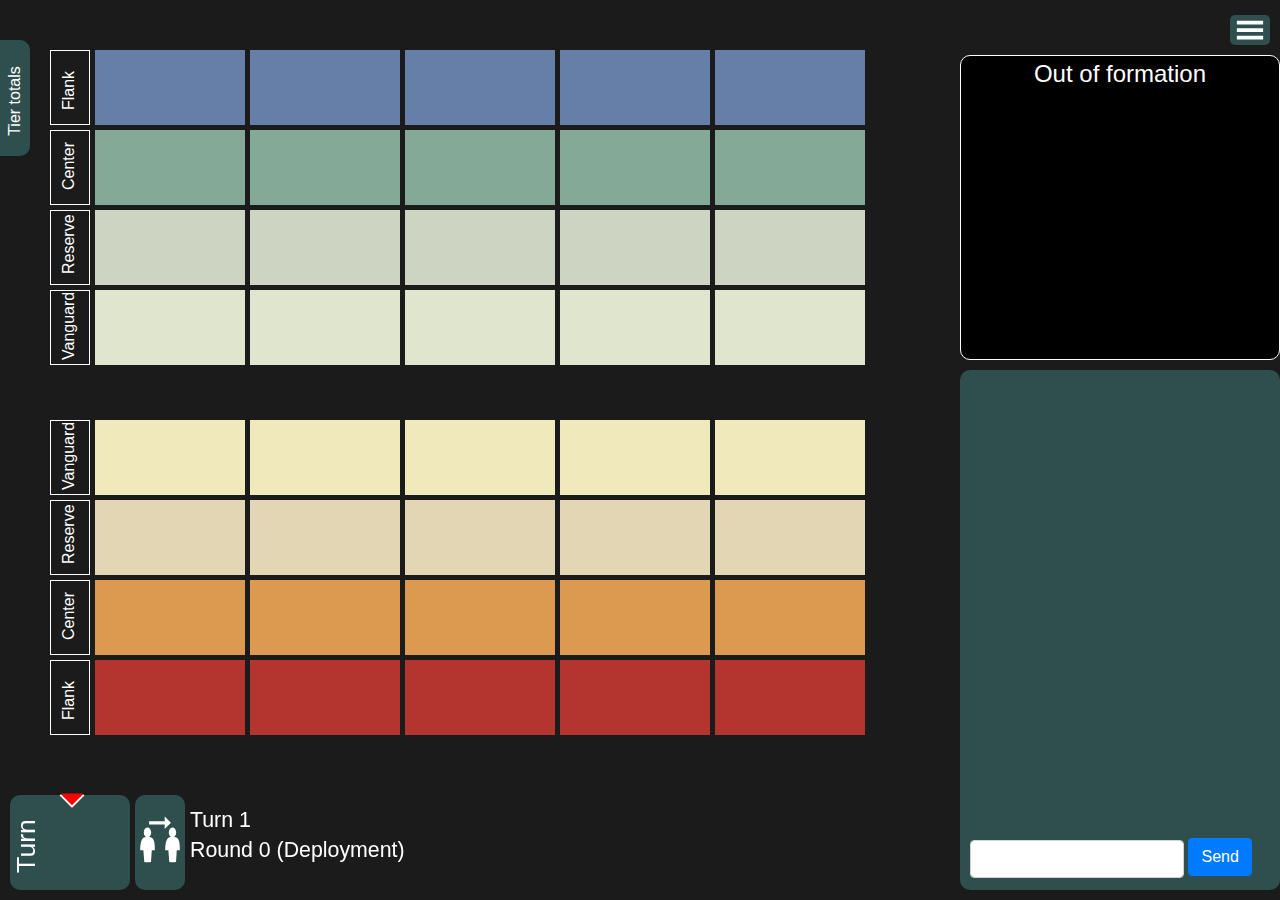
==== commit c276cf13: "- Add Unit_Manager.get_unit_property method - Add grouping to unit library" ====
--- a/index.html
+++ b/index.html
@@ -35,7 +35,7 @@
 
 		<!-- <editor-fold> GUI ELEMENTS -->
 		<div class="menu_panel_show_button" onclick="Menu_Panel.show_menu_panel()"></div>
-		<div class="menu_panel concealed" id="menu_panel" onmodalshow="Menu_Panel.update_unit_list();" onmouseleave="Menu_Panel.Events.on_panel_leave(event)" onmouseenter="Menu_Panel.Events.on_panel_enter(event)">
+		<div class="menu_panel concealed" id="menu_panel" onmodalshow="Menu_Panel.update_unit_list('name');" onmouseleave="Menu_Panel.Events.on_panel_leave(event)" onmouseenter="Menu_Panel.Events.on_panel_enter(event)">
 			<div class="menu_button hide_menu" onclick="Menu_Panel.hide_menu_panel()" title="Hide menu"></div>
 			<div class="menu_button pin_menu" onclick="Menu_Panel.toggle_pin_menu_panel()" title="Toggle pin menu"></div>
 <!--			<div class="menu_button settings" onclick="" title="Settings"></div>-->
@@ -44,6 +44,13 @@
 			<div class="menu_button commander_manager" onclick="GUI.show_modal('commander_manager')" title="Commander manager"></div>
 			<div class="menu_divider"></div>
 			<h4>Unit library</h4>
+			<div class="unit_library_filter_buttons">
+				<span onclick="Menu_Panel.update_unit_list('name')">By name</span>
+				<span onclick="Menu_Panel.update_unit_list('type')">By type</span>
+				<span onclick="Menu_Panel.update_unit_list('ancestry')">By ancestry</span>
+				<span onclick="Menu_Panel.update_unit_list('tier')">By tier</span>
+				<span onclick="Menu_Panel.update_unit_list('size')">By size</span>
+			</div>
 			<div id="menu_panel_unit_container"></div>
 			<div id="out_of_formation" class="out_of_formation" ondragenter="Board.Events.on_drag_enter(event)">
 				<h4 style="text-align: center; margin-top: 4px;">Out of formation</h4>
--- a/styles.css
+++ b/styles.css
@@ -467,6 +467,13 @@
 .unit label, .unit .trait_entry {
 	margin-bottom: 0;
 	padding: 0;
+}
+
+.unit .unit_effect_container {
+	position: absolute;
+	bottom: 0;
+	left: 0;
+	width: 200px;
 }
 
 /* </editor-fold> */
@@ -580,7 +587,7 @@
 	top: 10px;
 	right: 10px;
 	height: calc(100% - 20px);
-	width: 330px;
+	width: 338px;
 	background-color: darkslategray;
 	border-radius: 10px;
 	transition-property: transform;
@@ -642,6 +649,32 @@
 	margin-bottom: 15px;
 	border-top: 1px solid white;
 	width: 100%;
+}
+
+.unit_library_filter_buttons > span {
+	float: left;
+	background-color: #667fa8;
+	padding: 3px;
+	border-radius: 10px;
+	margin-top: 3px;
+	margin-right: 3px;
+	cursor: pointer;
+}
+
+.unit_library_filter_buttons:after {
+	content: '';
+	display: block;
+	clear: both;
+}
+
+#menu_panel_unit_container {
+	height: calc(100% - 160px);
+	overflow-y: scroll;
+}
+
+#menu_panel_unit_container h4 {
+	width: 100%;
+	clear: both;
 }
 /* </editor-fold> */
 
